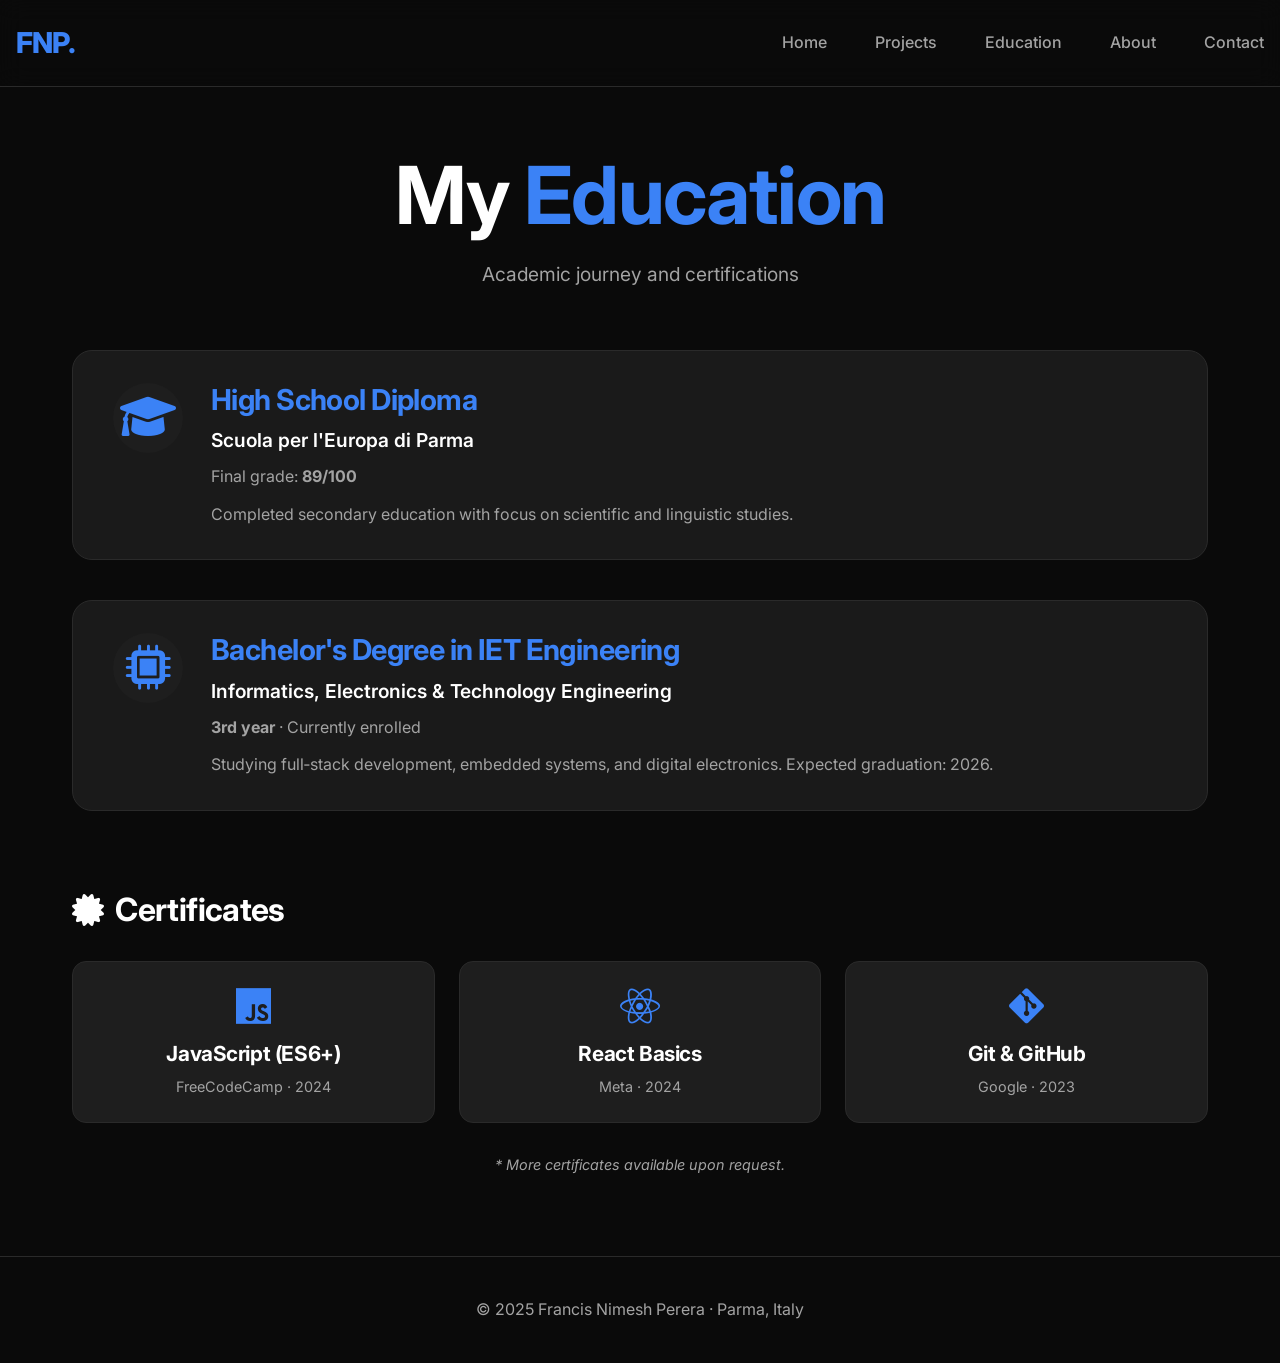
==== education.html @ 5f24c816 "Add Education page with diploma, degree, and certificates" ====
<!DOCTYPE html>
<html lang="en">
<head>
    <meta charset="UTF-8">
    <meta name="viewport" content="width=device-width, initial-scale=1.0">
    <title>Education · Francis Nimesh Perera</title>
    
    <!-- Google Fonts -->
    <link rel="preconnect" href="https://fonts.googleapis.com">
    <link rel="preconnect" href="https://fonts.gstatic.com" crossorigin>
    <link href="https://fonts.googleapis.com/css2?family=Inter:wght@400;500;600;700;800&display=swap" rel="stylesheet">
    
    <!-- Font Awesome -->
    <link rel="stylesheet" href="https://cdnjs.cloudflare.com/ajax/libs/font-awesome/6.0.0-beta3/css/all.min.css">
    
    <!-- Main Stylesheet -->
    <link rel="stylesheet" href="style.css">
</head>
<body>
    <header>
        <nav>
            <div class="nav-container">
                <a href="index.html" class="logo">FNP.</a>
                <ul class="nav-links">
                    <li><a href="index.html">Home</a></li>
                    <li><a href="projects.html">Projects</a></li>
                    <li><a href="education.html" class="active">Education</a></li>
                    <li><a href="index.html#about">About</a></li>
                    <li><a href="index.html#contact">Contact</a></li>
                </ul>
                <button class="mobile-toggle" aria-label="Menu">
                    <i class="fas fa-bars"></i>
                </button>
            </div>
        </nav>
    </header>

    <main>
        <section id="education-page">
            <div class="container">
                <h1 class="page-title animate-on-scroll">My <span class="highlight">Education</span></h1>
                <p class="page-subtitle animate-on-scroll">Academic journey and certifications</p>

                <!-- Diploma -->
                <div class="edu-card animate-on-scroll">
                    <div class="edu-icon">
                        <i class="fas fa-graduation-cap"></i>
                    </div>
                    <div class="edu-content">
                        <h2>High School Diploma</h2>
                        <p class="edu-institution">Scuola per l'Europa di Parma</p>
                        <p class="edu-score">Final grade: <strong>89/100</strong></p>
                        <p class="edu-description">Completed secondary education with focus on scientific and linguistic studies.</p>
                    </div>
                </div>

                <!-- Current Degree -->
                <div class="edu-card animate-on-scroll">
                    <div class="edu-icon">
                        <i class="fas fa-microchip"></i>
                    </div>
                    <div class="edu-content">
                        <h2>Bachelor's Degree in IET Engineering</h2>
                        <p class="edu-institution">Informatics, Electronics & Technology Engineering</p>
                        <p class="edu-score"><strong>3rd year</strong> · Currently enrolled</p>
                        <p class="edu-description">Studying full‑stack development, embedded systems, and digital electronics. Expected graduation: 2026.</p>
                    </div>
                </div>

                <!-- Certificates Section -->
                <div class="certificates-section animate-on-scroll">
                    <h2><i class="fas fa-certificate"></i> Certificates</h2>
                    <div class="certificates-grid">
                        <!-- Example certificate – replace with your actual certificates -->
                        <div class="cert-card">
                            <i class="fab fa-js"></i>
                            <h3>JavaScript (ES6+)</h3>
                            <p>FreeCodeCamp · 2024</p>
                        </div>
                        <div class="cert-card">
                            <i class="fab fa-react"></i>
                            <h3>React Basics</h3>
                            <p>Meta · 2024</p>
                        </div>
                        <div class="cert-card">
                            <i class="fab fa-git-alt"></i>
                            <h3>Git & GitHub</h3>
                            <p>Google · 2023</p>
                        </div>
                        <!-- Add more as needed -->
                    </div>
                    <p class="cert-note">* More certificates available upon request.</p>
                </div>
            </div>
        </section>
    </main>

    <footer>
        <div class="container">
            <p>© 2025 Francis Nimesh Perera · Parma, Italy</p>
        </div>
    </footer>

    <!-- Back to Top Button -->
    <button class="back-to-top" aria-label="Back to top">
        <i class="fas fa-arrow-up"></i>
    </button>

    <script src="script.js"></script>
</body>
</html>
---- style.css ----
/* ----- MODERN RESET & VARIABLES ----- */
:root {
    --bg: #0a0a0a;
    --surface: #141414;
    --surface-light: #1e1e1e;
    --primary: #3b82f6;
    --primary-dark: #2563eb;
    --text: #ffffff;
    --text-secondary: #a3a3a3;
    --border: #2a2a2a;
    --card-bg: #1a1a1a;
    --radius: 20px;
    --radius-sm: 14px;
    --shadow: 0 20px 40px -12px rgba(0,0,0,0.5);
    --transition: all 0.25s cubic-bezier(0.4, 0, 0.2, 1);
}

* {
    margin: 0;
    padding: 0;
    box-sizing: border-box;
}

html {
    scroll-behavior: smooth;
}

body {
    font-family: 'Inter', -apple-system, BlinkMacSystemFont, 'Segoe UI', Roboto, sans-serif;
    background-color: var(--bg);
    color: var(--text);
    line-height: 1.6;
    -webkit-font-smoothing: antialiased;
}

.container {
    max-width: 1200px;
    margin: 0 auto;
    padding: 0 32px;
}

section {
    padding: 80px 0;
}

h1, h2, h3, h4 {
    font-weight: 700;
    letter-spacing: -0.02em;
    line-height: 1.2;
}

h1 {
    font-size: clamp(3rem, 8vw, 5rem);
    margin-bottom: 16px;
}

h2 {
    font-size: 2.5rem;
    margin-bottom: 32px;
}

.section-title {
    text-align: center;
}

.highlight {
    color: var(--primary);
}

a {
    text-decoration: none;
    color: inherit;
}

img {
    max-width: 100%;
    display: block;
}

/* ----- ANIMATIONS ----- */
@keyframes fadeInUp {
    from { opacity: 0; transform: translateY(30px); }
    to { opacity: 1; transform: translateY(0); }
}

@keyframes fadeIn {
    from { opacity: 0; }
    to { opacity: 1; }
}

@keyframes morph {
    0%, 100% { border-radius: 30% 70% 70% 30% / 30% 30% 70% 70%; }
    50% { border-radius: 60% 40% 30% 70% / 60% 30% 70% 40%; }
}

@keyframes pulse {
    0%, 100% { opacity: 0.4; }
    50% { opacity: 1; }
}

.animate-on-scroll {
    opacity: 0;
    transform: translateY(20px);
    transition: opacity 0.6s ease, transform 0.6s ease;
}

.animate-on-scroll.visible {
    opacity: 1;
    transform: translateY(0);
}

/* ----- NAVIGATION ----- */
header {
    position: sticky;
    top: 0;
    z-index: 100;
    background: rgba(10,10,10,0.8);
    backdrop-filter: blur(12px);
    border-bottom: 1px solid var(--border);
}

nav {
    padding: 20px 0;
}

.nav-container {
    display: flex;
    justify-content: space-between;
    align-items: center;
}

.logo {
    font-size: 1.8rem;
    font-weight: 800;
    color: var(--primary);
    letter-spacing: -0.03em;
    transition: var(--transition);
    /* FNP moved to the right */
    margin-left: 16px;
}

.logo:hover {
    transform: scale(1.05);
}

.nav-links {
    display: flex;
    gap: 48px;
    list-style: none;
}

.nav-links a {
    font-weight: 500;
    font-size: 1rem;
    color: var(--text-secondary);
    transition: var(--transition);
    padding-bottom: 4px;
    border-bottom: 2px solid transparent;
}

.nav-links a:hover,
.nav-links a.active {
    color: var(--text);
    border-bottom-color: var(--primary);
}

/* Contact link moved to the left */
.nav-links li:last-child a {
    margin-right: 16px;
}

.mobile-toggle {
    display: none;
    background: none;
    border: none;
    color: var(--text);
    font-size: 1.8rem;
    cursor: pointer;
}

/* ----- HERO SECTION ----- */
#hero {
    padding: 100px 0 60px;
}

.hero-container {
    display: grid;
    grid-template-columns: 1.5fr 1fr;
    gap: 60px;
    align-items: center;
}

.subtitle {
    font-size: 1.5rem;
    color: var(--text-secondary);
    margin-bottom: 20px;
    font-weight: 400;
}

.description {
    font-size: 1.1rem;
    color: var(--text-secondary);
    max-width: 550px;
    margin-bottom: 36px;
}

.hero-cta {
    display: flex;
    gap: 16px;
}

.btn {
    display: inline-flex;
    align-items: center;
    justify-content: center;
    gap: 8px;
    padding: 14px 32px;
    border-radius: 40px;
    font-weight: 600;
    font-size: 1rem;
    transition: var(--transition);
    border: 1.5px solid transparent;
    cursor: pointer;
}

.btn-primary {
    background: var(--primary);
    color: white;
    box-shadow: 0 8px 20px -6px rgba(59,130,246,0.4);
}

.btn-primary:hover {
    background: var(--primary-dark);
    transform: translateY(-3px);
    box-shadow: 0 12px 25px -8px rgba(59,130,246,0.5);
}

.btn-outline {
    border-color: var(--border);
    color: var(--text);
}

.btn-outline:hover {
    border-color: var(--primary);
    color: var(--primary);
    transform: translateY(-2px);
}

.hero-image img {
    width: 100%;
    max-width: 360px;
    border-radius: 30% 70% 70% 30% / 30% 30% 70% 70%;
    border: 2px solid var(--primary);
    box-shadow: 0 0 0 4px rgba(59,130,246,0.2);
    animation: morph 8s ease-in-out infinite;
    margin-left: auto;
}

/* ----- ABOUT SECTION ----- */
#about {
    background: var(--surface);
}

.about-container {
    max-width: 800px;
    margin: 0 auto;
}

.about-text p {
    font-size: 1.1rem;
    color: var(--text-secondary);
    margin-bottom: 24px;
}

.about-text h3 {
    margin: 48px 0 24px;
    font-size: 1.8rem;
    color: var(--text);
}

.skills-list {
    list-style: none;
    display: grid;
    grid-template-columns: repeat(2, 1fr);
    gap: 16px;
}

.skills-list li {
    background: var(--surface-light);
    padding: 14px 20px;
    border-radius: 40px;
    font-weight: 500;
    border: 1px solid var(--border);
    color: var(--text);
    transition: var(--transition);
    display: flex;
    align-items: center;
    gap: 10px;
}

.skills-list li:hover {
    border-color: var(--primary);
    transform: translateX(6px);
    background: var(--primary);
    color: white;
}

.skills-list li::before {
    content: "▹";
    color: var(--primary);
    font-size: 1.2rem;
    transition: var(--transition);
}

.skills-list li:hover::before {
    color: white;
}

/* ----- CONTACT SECTION ----- */
#contact {
    background: var(--surface);
}

.contact-intro {
    text-align: center;
    max-width: 600px;
    margin: 0 auto 56px;
    font-size: 1.1rem;
    color: var(--text-secondary);
}

.contact-methods {
    display: flex;
    flex-wrap: wrap;
    justify-content: center;
    gap: 28px;
}

.contact-card {
    background: var(--card-bg);
    padding: 28px 40px;
    border-radius: 60px;
    display: inline-flex;
    align-items: center;
    gap: 16px;
    border: 1px solid var(--border);
    transition: var(--transition);
    font-weight: 500;
    color: var(--text);
}

.contact-card:hover {
    border-color: var(--primary);
    background: var(--primary);
    color: white;
    transform: translateY(-5px);
    box-shadow: 0 15px 25px -10px rgba(59,130,246,0.3);
}

.contact-card i {
    font-size: 1.5rem;
}

/* ----- PROJECTS PAGE ----- */
#projects-page {
    padding: 60px 0 80px;
}

.page-title {
    text-align: center;
    margin-bottom: 16px;
}

.page-subtitle {
    text-align: center;
    color: var(--text-secondary);
    font-size: 1.2rem;
    margin-bottom: 60px;
}

.project-full {
    background: var(--card-bg);
    border-radius: var(--radius);
    padding: 40px;
    border: 1px solid var(--border);
    margin-bottom: 40px;
    transition: var(--transition);
}

.project-full:hover {
    border-color: var(--primary);
    box-shadow: var(--shadow);
}

.project-header h2 {
    text-align: left;
    margin-bottom: 16px;
    color: var(--primary);
    font-size: 2rem;
}

.project-description {
    font-size: 1.05rem;
    color: var(--text-secondary);
    margin-bottom: 24px;
    max-width: 700px;
}

.project-tags {
    display: flex;
    flex-wrap: wrap;
    gap: 12px;
    margin-bottom: 32px;
}

.project-tags span {
    background: var(--surface-light);
    color: var(--text-secondary);
    padding: 6px 16px;
    border-radius: 30px;
    font-size: 0.85rem;
    font-weight: 500;
    border: 1px solid var(--border);
    transition: var(--transition);
}

.project-tags span:hover {
    background: var(--primary);
    color: white;
    border-color: var(--primary);
}

.project-links {
    display: flex;
    gap: 20px;
    margin-bottom: 40px;
}

.btn-outline-small, .btn-primary-small {
    display: inline-flex;
    align-items: center;
    gap: 8px;
    padding: 10px 22px;
    border-radius: 40px;
    font-weight: 600;
    font-size: 0.9rem;
    transition: var(--transition);
}

.btn-primary-small {
    background: var(--primary);
    color: white;
}

.btn-primary-small:hover {
    background: var(--primary-dark);
    transform: scale(1.02);
}

.btn-outline-small {
    border: 1.5px solid var(--border);
    color: var(--text);
}

.btn-outline-small:hover {
    border-color: var(--primary);
    color: var(--primary);
}

/* ----- GALLERY ----- */
.gallery h3 {
    font-size: 1.4rem;
    margin-bottom: 16px;
    color: var(--text);
    display: flex;
    align-items: center;
    gap: 12px;
}

.hint {
    font-size: 0.9rem;
    font-weight: 400;
    color: var(--text-secondary);
}

.gallery-grid {
    display: grid;
    grid-template-columns: repeat(auto-fit, minmax(200px, 1fr));
    gap: 20px;
}

.gallery-item {
    background: var(--surface-light);
    border-radius: var(--radius-sm);
    overflow: hidden;
    border: 1px solid var(--border);
    transition: var(--transition);
    cursor: pointer;
}

.gallery-item:hover {
    transform: translateY(-6px);
    box-shadow: 0 20px 30px -10px rgba(0,0,0,0.5);
    border-color: var(--primary);
}

.gallery-item img {
    width: 100%;
    height: 140px;
    object-fit: cover;
    transition: var(--transition);
}

.gallery-item:hover img {
    transform: scale(1.05);
}

.gallery-item .caption {
    display: block;
    padding: 12px;
    text-align: center;
    font-weight: 500;
    font-size: 0.9rem;
    color: var(--text-secondary);
    background: var(--surface);
}

/* ----- FUTURE PROJECTS ----- */
.future-projects {
    text-align: center;
    margin-top: 50px;
    padding: 50px 30px;
    background: var(--card-bg);
    border-radius: var(--radius);
    border: 1px dashed var(--border);
    transition: var(--transition);
}

.future-projects:hover {
    border-color: var(--primary);
    background: var(--surface-light);
}

.future-icon {
    font-size: 3rem;
    color: var(--primary);
    margin-bottom: 20px;
}

.future-projects h3 {
    color: var(--text);
    margin-bottom: 20px;
}

.animated-dots {
    display: flex;
    justify-content: center;
    gap: 8px;
}

.animated-dots span {
    width: 8px;
    height: 8px;
    background: var(--primary);
    border-radius: 50%;
    animation: pulse 1.5s infinite;
}

.animated-dots span:nth-child(2) { animation-delay: 0.2s; }
.animated-dots span:nth-child(3) { animation-delay: 0.4s; }

/* ----- LIGHTBOX ----- */
.lightbox {
    display: none;
    position: fixed;
    z-index: 1000;
    left: 0;
    top: 0;
    width: 100%;
    height: 100%;
    background: rgba(0,0,0,0.95);
    backdrop-filter: blur(8px);
    align-items: center;
    justify-content: center;
    animation: fadeIn 0.3s ease;
}

.lightbox.active {
    display: flex;
}

.lightbox-close {
    position: absolute;
    top: 30px;
    right: 40px;
    color: var(--text);
    font-size: 40px;
    font-weight: 300;
    cursor: pointer;
    transition: var(--transition);
    z-index: 1001;
}

.lightbox-close:hover {
    color: var(--primary);
    transform: scale(1.1);
}

.lightbox-content {
    max-width: 90%;
    max-height: 85vh;
    object-fit: contain;
    border-radius: 8px;
    box-shadow: 0 25px 50px -12px rgba(0,0,0,0.5);
    border: 1px solid var(--border);
}

.lightbox-caption {
    position: absolute;
    bottom: 30px;
    left: 0;
    right: 0;
    text-align: center;
    color: var(--text-secondary);
    font-size: 1rem;
    padding: 8px;
}

/* ----- BACK TO TOP BUTTON ----- */
.back-to-top {
    position: fixed;
    bottom: 30px;
    right: 30px;
    width: 48px;
    height: 48px;
    border-radius: 50%;
    background: var(--primary);
    color: white;
    border: none;
    cursor: pointer;
    display: flex;
    align-items: center;
    justify-content: center;
    font-size: 1.2rem;
    opacity: 0;
    visibility: hidden;
    transition: var(--transition);
    box-shadow: 0 4px 12px rgba(59,130,246,0.3);
    z-index: 99;
}

.back-to-top.visible {
    opacity: 1;
    visibility: visible;
}

.back-to-top:hover {
    background: var(--primary-dark);
    transform: translateY(-3px);
}

/* ----- FOOTER ----- */
footer {
    background: var(--bg);
    padding: 40px 0;
    text-align: center;
    border-top: 1px solid var(--border);
    color: var(--text-secondary);
}

/* ----- MOBILE RESPONSIVE ----- */
@media (max-width: 768px) {
    .container {
        padding: 0 24px;
    }

    section {
        padding: 60px 0;
    }

    h1 {
        font-size: 2.8rem;
    }

    h2 {
        font-size: 2rem;
    }

    .hero-container {
        grid-template-columns: 1fr;
        text-align: center;
        gap: 40px;
    }

    .hero-content {
        order: 2;
    }

    .hero-image {
        order: 1;
    }

    .hero-image img {
        margin: 0 auto;
        max-width: 260px;
    }

    .hero-cta {
        justify-content: center;
    }

    .nav-links {
        display: none;
        position: absolute;
        top: 80px;
        left: 0;
        right: 0;
        background: var(--surface);
        flex-direction: column;
        align-items: center;
        padding: 32px 0;
        gap: 24px;
        border-bottom: 1px solid var(--border);
        backdrop-filter: blur(12px);
    }

    .nav-links.active {
        display: flex;
    }

    .mobile-toggle {
        display: block;
    }

    .project-full {
        padding: 24px;
    }

    .skills-list {
        grid-template-columns: 1fr;
    }

    .contact-methods {
        flex-direction: column;
        align-items: stretch;
    }

    .contact-card {
        justify-content: center;
    }

    .gallery-grid {
        grid-template-columns: repeat(2, 1fr);
    }

    .back-to-top {
        bottom: 20px;
        right: 20px;
    }
}

@media (max-width: 480px) {
    .gallery-grid {
        grid-template-columns: 1fr;
    }

    .btn {
        padding: 12px 24px;
        width: 100%;
    }

    .hero-cta {
        flex-direction: column;
    }

    .project-links {
        flex-direction: column;
    }
}

/* ----- EDUCATION PAGE ----- */
#education-page {
    padding: 60px 0 80px;
}

.edu-card {
    background: var(--card-bg);
    border-radius: var(--radius);
    padding: 32px 40px;
    margin-bottom: 40px;
    border: 1px solid var(--border);
    transition: var(--transition);
    display: flex;
    gap: 28px;
    align-items: flex-start;
}

.edu-card:hover {
    border-color: var(--primary);
    transform: translateY(-5px);
    box-shadow: var(--shadow);
}

.edu-icon {
    font-size: 2.8rem;
    color: var(--primary);
    background: var(--surface-light);
    width: 70px;
    height: 70px;
    border-radius: 50%;
    display: flex;
    align-items: center;
    justify-content: center;
    flex-shrink: 0;
}

.edu-content h2 {
    font-size: 1.8rem;
    margin-bottom: 8px;
    color: var(--primary);
}

.edu-institution {
    font-size: 1.2rem;
    font-weight: 600;
    color: var(--text);
    margin-bottom: 8px;
}

.edu-score {
    color: var(--text-secondary);
    margin-bottom: 12px;
}

.edu-description {
    color: var(--text-secondary);
    line-height: 1.6;
}

/* Certificates */
.certificates-section {
    margin-top: 60px;
    padding-top: 20px;
}

.certificates-section h2 {
    font-size: 2rem;
    display: flex;
    align-items: center;
    gap: 12px;
    margin-bottom: 32px;
}

.certificates-grid {
    display: grid;
    grid-template-columns: repeat(auto-fit, minmax(250px, 1fr));
    gap: 24px;
    margin-bottom: 20px;
}

.cert-card {
    background: var(--surface-light);
    border: 1px solid var(--border);
    border-radius: var(--radius-sm);
    padding: 24px;
    text-align: center;
    transition: var(--transition);
}

.cert-card:hover {
    border-color: var(--primary);
    transform: translateY(-4px);
}

.cert-card i {
    font-size: 2.5rem;
    color: var(--primary);
    margin-bottom: 16px;
}

.cert-card h3 {
    font-size: 1.3rem;
    margin-bottom: 8px;
}

.cert-card p {
    color: var(--text-secondary);
    font-size: 0.9rem;
}

.cert-note {
    text-align: center;
    color: var(--text-secondary);
    font-size: 0.9rem;
    margin-top: 30px;
    font-style: italic;
}

/* Responsive for education page */
@media (max-width: 768px) {
    .edu-card {
        flex-direction: column;
        align-items: center;
        text-align: center;
        padding: 28px 24px;
    }
    .edu-icon {
        margin-bottom: 16px;
    }
    .certificates-grid {
        grid-template-columns: 1fr;
    }
}
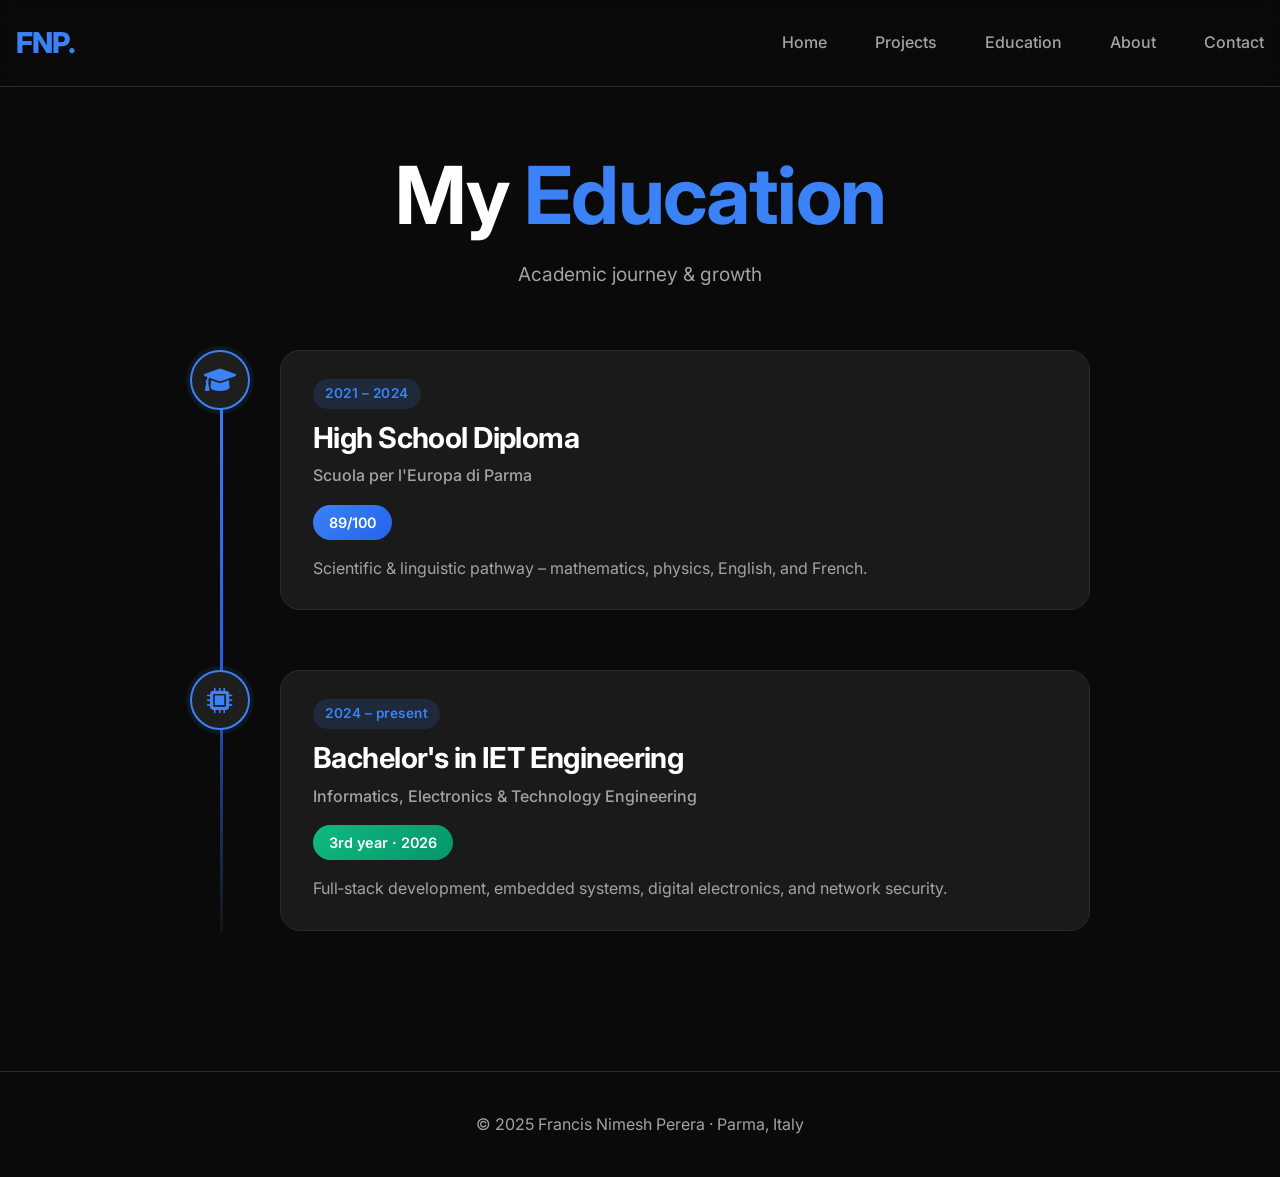
==== commit f89c1d83: "Add Education page with diploma, degree, and certificates" ====
--- a/education.html
+++ b/education.html
@@ -38,58 +38,45 @@
     <main>
         <section id="education-page">
             <div class="container">
-                <h1 class="page-title animate-on-scroll">My <span class="highlight">Education</span></h1>
-                <p class="page-subtitle animate-on-scroll">Academic journey and certifications</p>
-
-                <!-- Diploma -->
-                <div class="edu-card animate-on-scroll">
-                    <div class="edu-icon">
-                        <i class="fas fa-graduation-cap"></i>
-                    </div>
-                    <div class="edu-content">
-                        <h2>High School Diploma</h2>
-                        <p class="edu-institution">Scuola per l'Europa di Parma</p>
-                        <p class="edu-score">Final grade: <strong>89/100</strong></p>
-                        <p class="edu-description">Completed secondary education with focus on scientific and linguistic studies.</p>
-                    </div>
+                <div class="edu-header animate-on-scroll">
+                    <h1 class="page-title">My <span class="highlight">Education</span></h1>
+                    <p class="page-subtitle">Academic journey & growth</p>
                 </div>
 
-                <!-- Current Degree -->
-                <div class="edu-card animate-on-scroll">
-                    <div class="edu-icon">
-                        <i class="fas fa-microchip"></i>
+                <!-- Timeline layout -->
+                <div class="timeline animate-on-scroll">
+                    
+                    <!-- High School Diploma -->
+                    <div class="timeline-item">
+                        <div class="timeline-icon">
+                            <i class="fas fa-graduation-cap"></i>
+                        </div>
+                        <div class="timeline-content">
+                            <div class="timeline-year">2021 – 2024</div>
+                            <h2>High School Diploma</h2>
+                            <p class="timeline-institution">Scuola per l'Europa di Parma</p>
+                            <div class="timeline-grade">
+                                <span class="grade-badge">89/100</span>
+                            </div>
+                            <p class="timeline-desc">Scientific & linguistic pathway – mathematics, physics, English, and French.</p>
+                        </div>
                     </div>
-                    <div class="edu-content">
-                        <h2>Bachelor's Degree in IET Engineering</h2>
-                        <p class="edu-institution">Informatics, Electronics & Technology Engineering</p>
-                        <p class="edu-score"><strong>3rd year</strong> · Currently enrolled</p>
-                        <p class="edu-description">Studying full‑stack development, embedded systems, and digital electronics. Expected graduation: 2026.</p>
+
+                    <!-- Bachelor's Degree (current) -->
+                    <div class="timeline-item">
+                        <div class="timeline-icon">
+                            <i class="fas fa-microchip"></i>
+                        </div>
+                        <div class="timeline-content">
+                            <div class="timeline-year">2024 – present</div>
+                            <h2>Bachelor's in IET Engineering</h2>
+                            <p class="timeline-institution">Informatics, Electronics & Technology Engineering</p>
+                            <div class="timeline-grade">
+                                <span class="grade-badge current">3rd year · 2026</span>
+                            </div>
+                            <p class="timeline-desc">Full‑stack development, embedded systems, digital electronics, and network security.</p>
+                        </div>
                     </div>
-                </div>
-
-                <!-- Certificates Section -->
-                <div class="certificates-section animate-on-scroll">
-                    <h2><i class="fas fa-certificate"></i> Certificates</h2>
-                    <div class="certificates-grid">
-                        <!-- Example certificate – replace with your actual certificates -->
-                        <div class="cert-card">
-                            <i class="fab fa-js"></i>
-                            <h3>JavaScript (ES6+)</h3>
-                            <p>FreeCodeCamp · 2024</p>
-                        </div>
-                        <div class="cert-card">
-                            <i class="fab fa-react"></i>
-                            <h3>React Basics</h3>
-                            <p>Meta · 2024</p>
-                        </div>
-                        <div class="cert-card">
-                            <i class="fab fa-git-alt"></i>
-                            <h3>Git & GitHub</h3>
-                            <p>Google · 2023</p>
-                        </div>
-                        <!-- Add more as needed -->
-                    </div>
-                    <p class="cert-note">* More certificates available upon request.</p>
                 </div>
             </div>
         </section>
--- a/style.css
+++ b/style.css
@@ -777,137 +777,151 @@
         flex-direction: column;
     }
 }
-
-/* ----- EDUCATION PAGE ----- */
+/* ===== EDUCATION PAGE - TIMELINE STYLE ===== */
 #education-page {
     padding: 60px 0 80px;
 }
 
-.edu-card {
-    background: var(--card-bg);
-    border-radius: var(--radius);
-    padding: 32px 40px;
-    margin-bottom: 40px;
-    border: 1px solid var(--border);
-    transition: var(--transition);
-    display: flex;
-    gap: 28px;
-    align-items: flex-start;
-}
-
-.edu-card:hover {
-    border-color: var(--primary);
-    transform: translateY(-5px);
-    box-shadow: var(--shadow);
-}
-
-.edu-icon {
-    font-size: 2.8rem;
-    color: var(--primary);
+.edu-header {
+    text-align: center;
+    margin-bottom: 60px;
+}
+
+/* Timeline container */
+.timeline {
+    position: relative;
+    max-width: 900px;
+    margin: 0 auto;
+}
+
+/* Vertical line */
+.timeline::before {
+    content: '';
+    position: absolute;
+    left: 30px;
+    top: 0;
+    bottom: 0;
+    width: 3px;
+    background: linear-gradient(to bottom, var(--primary), var(--primary-dark), var(--surface));
+    border-radius: 3px;
+}
+
+/* Each timeline item */
+.timeline-item {
+    position: relative;
+    margin-bottom: 60px;
+    display: flex;
+    gap: 30px;
+}
+
+/* Icon circle */
+.timeline-icon {
+    position: relative;
+    z-index: 2;
+    width: 60px;
+    height: 60px;
     background: var(--surface-light);
-    width: 70px;
-    height: 70px;
+    border: 2px solid var(--primary);
     border-radius: 50%;
     display: flex;
     align-items: center;
     justify-content: center;
+    font-size: 1.6rem;
+    color: var(--primary);
     flex-shrink: 0;
-}
-
-.edu-content h2 {
+    transition: var(--transition);
+    box-shadow: 0 0 0 4px rgba(59,130,246,0.1);
+}
+
+.timeline-item:hover .timeline-icon {
+    transform: scale(1.1);
+    background: var(--primary);
+    color: white;
+    box-shadow: 0 0 0 6px rgba(59,130,246,0.3);
+}
+
+/* Content card */
+.timeline-content {
+    background: var(--card-bg);
+    border: 1px solid var(--border);
+    border-radius: var(--radius);
+    padding: 28px 32px;
+    flex: 1;
+    transition: var(--transition);
+}
+
+.timeline-content:hover {
+    border-color: var(--primary);
+    transform: translateY(-4px);
+    box-shadow: 0 20px 30px -15px rgba(0,0,0,0.4);
+}
+
+.timeline-year {
+    display: inline-block;
+    font-size: 0.85rem;
+    font-weight: 600;
+    color: var(--primary);
+    background: rgba(59,130,246,0.15);
+    padding: 4px 12px;
+    border-radius: 30px;
+    margin-bottom: 12px;
+    letter-spacing: 0.5px;
+}
+
+.timeline-content h2 {
     font-size: 1.8rem;
     margin-bottom: 8px;
-    color: var(--primary);
-}
-
-.edu-institution {
-    font-size: 1.2rem;
+    color: var(--text);
+}
+
+.timeline-institution {
+    font-size: 1rem;
+    color: var(--text-secondary);
+    margin-bottom: 16px;
+    font-weight: 500;
+}
+
+.timeline-grade {
+    margin-bottom: 16px;
+}
+
+.grade-badge {
+    display: inline-block;
+    background: linear-gradient(135deg, var(--primary), var(--primary-dark));
+    color: white;
+    padding: 6px 16px;
+    border-radius: 40px;
+    font-size: 0.9rem;
     font-weight: 600;
-    color: var(--text);
-    margin-bottom: 8px;
-}
-
-.edu-score {
-    color: var(--text-secondary);
-    margin-bottom: 12px;
-}
-
-.edu-description {
+}
+
+.grade-badge.current {
+    background: linear-gradient(135deg, #10b981, #059669);
+}
+
+.timeline-desc {
     color: var(--text-secondary);
     line-height: 1.6;
-}
-
-/* Certificates */
-.certificates-section {
-    margin-top: 60px;
-    padding-top: 20px;
-}
-
-.certificates-section h2 {
-    font-size: 2rem;
-    display: flex;
-    align-items: center;
-    gap: 12px;
-    margin-bottom: 32px;
-}
-
-.certificates-grid {
-    display: grid;
-    grid-template-columns: repeat(auto-fit, minmax(250px, 1fr));
-    gap: 24px;
-    margin-bottom: 20px;
-}
-
-.cert-card {
-    background: var(--surface-light);
-    border: 1px solid var(--border);
-    border-radius: var(--radius-sm);
-    padding: 24px;
-    text-align: center;
-    transition: var(--transition);
-}
-
-.cert-card:hover {
-    border-color: var(--primary);
-    transform: translateY(-4px);
-}
-
-.cert-card i {
-    font-size: 2.5rem;
-    color: var(--primary);
-    margin-bottom: 16px;
-}
-
-.cert-card h3 {
-    font-size: 1.3rem;
-    margin-bottom: 8px;
-}
-
-.cert-card p {
-    color: var(--text-secondary);
-    font-size: 0.9rem;
-}
-
-.cert-note {
-    text-align: center;
-    color: var(--text-secondary);
-    font-size: 0.9rem;
-    margin-top: 30px;
-    font-style: italic;
-}
-
-/* Responsive for education page */
+    font-size: 1rem;
+}
+
+/* Responsive */
 @media (max-width: 768px) {
-    .edu-card {
-        flex-direction: column;
-        align-items: center;
-        text-align: center;
-        padding: 28px 24px;
-    }
-    .edu-icon {
-        margin-bottom: 16px;
-    }
-    .certificates-grid {
-        grid-template-columns: 1fr;
+    .timeline::before {
+        left: 20px;
+    }
+    .timeline-icon {
+        width: 48px;
+        height: 48px;
+        font-size: 1.3rem;
+    }
+    .timeline-content {
+        padding: 20px;
+    }
+    .timeline-content h2 {
+        font-size: 1.4rem;
+    }
+    .timeline-year {
+        font-size: 0.75rem;
     }
 }
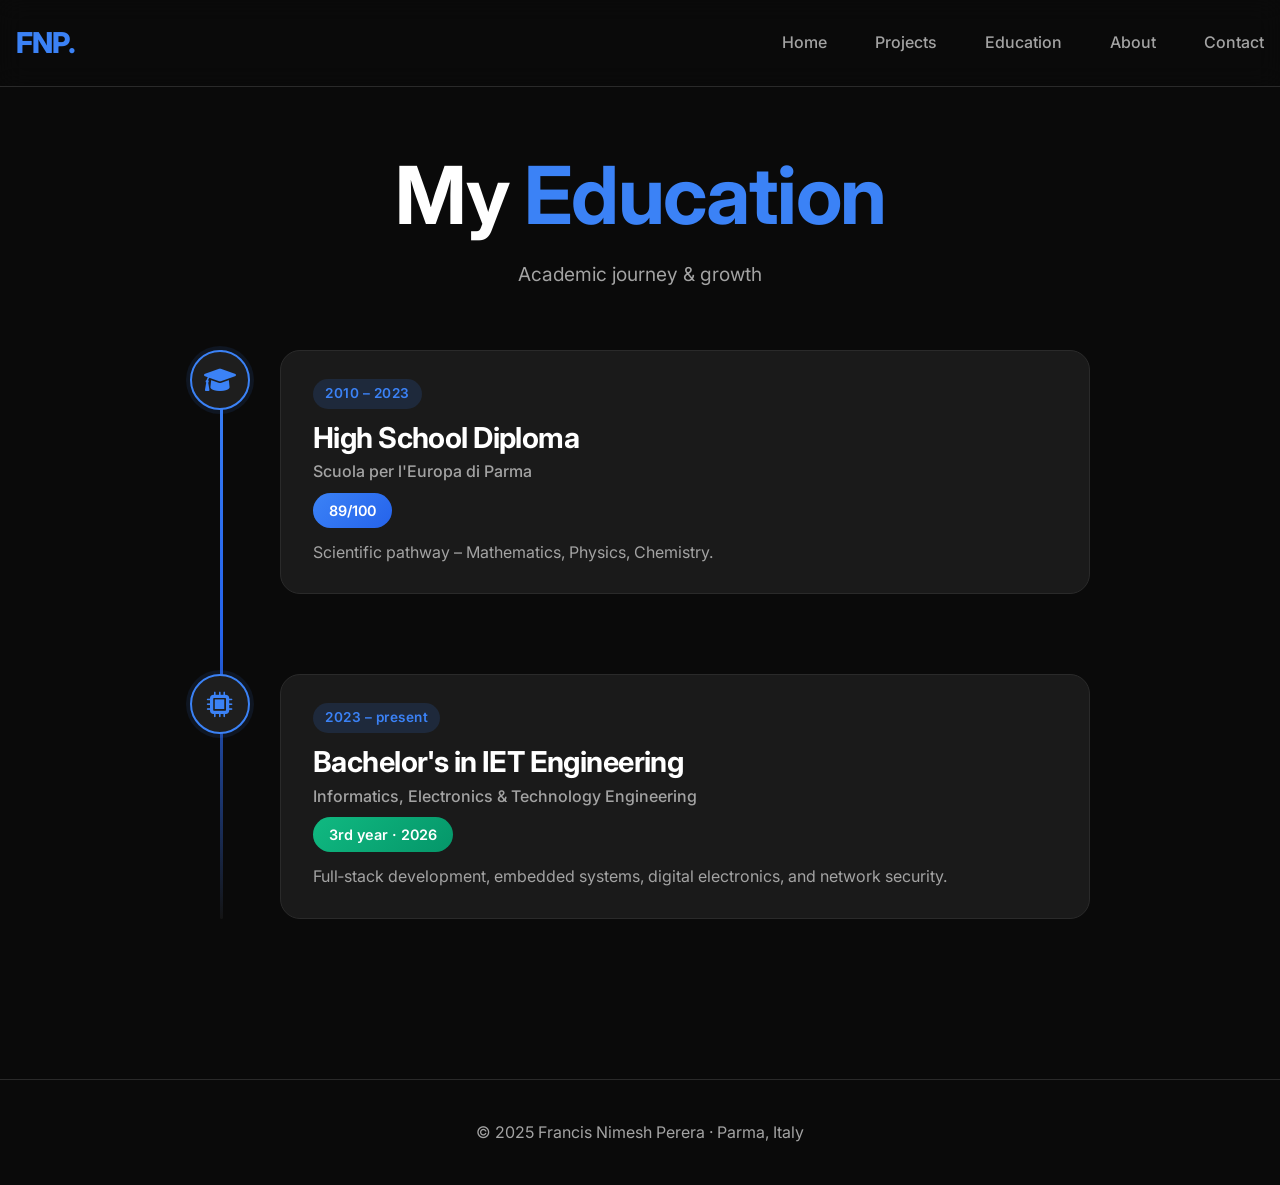
==== commit cb2a3727: "Add Education page with diploma, degree, and certificates" ====
--- a/education.html
+++ b/education.html
@@ -52,13 +52,13 @@
                             <i class="fas fa-graduation-cap"></i>
                         </div>
                         <div class="timeline-content">
-                            <div class="timeline-year">2021 – 2024</div>
+                            <div class="timeline-year">2010 – 2023</div>
                             <h2>High School Diploma</h2>
                             <p class="timeline-institution">Scuola per l'Europa di Parma</p>
                             <div class="timeline-grade">
                                 <span class="grade-badge">89/100</span>
                             </div>
-                            <p class="timeline-desc">Scientific & linguistic pathway – mathematics, physics, English, and French.</p>
+                            <p class="timeline-desc">Scientific pathway – Mathematics, Physics, Chemistry.</p>
                         </div>
                     </div>
 
@@ -68,7 +68,7 @@
                             <i class="fas fa-microchip"></i>
                         </div>
                         <div class="timeline-content">
-                            <div class="timeline-year">2024 – present</div>
+                            <div class="timeline-year">2023 – present</div>
                             <h2>Bachelor's in IET Engineering</h2>
                             <p class="timeline-institution">Informatics, Electronics & Technology Engineering</p>
                             <div class="timeline-grade">
--- a/style.css
+++ b/style.css
@@ -777,6 +777,7 @@
         flex-direction: column;
     }
 }
+
 /* ===== EDUCATION PAGE - TIMELINE STYLE ===== */
 #education-page {
     padding: 60px 0 80px;
@@ -806,10 +807,10 @@
     border-radius: 3px;
 }
 
-/* Each timeline item */
+/* Each timeline item - INCREASED gap between items */
 .timeline-item {
     position: relative;
-    margin-bottom: 60px;
+    margin-bottom: 80px;  /* was 60px, now larger gap */
     display: flex;
     gap: 30px;
 }
@@ -840,7 +841,7 @@
     box-shadow: 0 0 0 6px rgba(59,130,246,0.3);
 }
 
-/* Content card */
+/* Content card - TIGHTER internal spacing */
 .timeline-content {
     background: var(--card-bg);
     border: 1px solid var(--border);
@@ -850,12 +851,32 @@
     transition: var(--transition);
 }
 
-.timeline-content:hover {
-    border-color: var(--primary);
-    transform: translateY(-4px);
-    box-shadow: 0 20px 30px -15px rgba(0,0,0,0.4);
-}
-
+/* Remove extra margins so subtext sits directly below title */
+.timeline-content h2 {
+    font-size: 1.8rem;
+    margin-bottom: 4px;   /* reduced from 8px */
+    color: var(--text);
+}
+
+.timeline-institution {
+    font-size: 1rem;
+    color: var(--text-secondary);
+    margin-bottom: 8px;   /* reduced from 16px */
+    font-weight: 500;
+}
+
+.timeline-grade {
+    margin-bottom: 12px;  /* reduced from 16px */
+}
+
+.timeline-desc {
+    color: var(--text-secondary);
+    line-height: 1.6;
+    font-size: 1rem;
+    margin-top: 0;
+}
+
+/* Rest of styles unchanged */
 .timeline-year {
     display: inline-block;
     font-size: 0.85rem;
@@ -868,23 +889,6 @@
     letter-spacing: 0.5px;
 }
 
-.timeline-content h2 {
-    font-size: 1.8rem;
-    margin-bottom: 8px;
-    color: var(--text);
-}
-
-.timeline-institution {
-    font-size: 1rem;
-    color: var(--text-secondary);
-    margin-bottom: 16px;
-    font-weight: 500;
-}
-
-.timeline-grade {
-    margin-bottom: 16px;
-}
-
 .grade-badge {
     display: inline-block;
     background: linear-gradient(135deg, var(--primary), var(--primary-dark));
@@ -899,17 +903,15 @@
     background: linear-gradient(135deg, #10b981, #059669);
 }
 
-.timeline-desc {
-    color: var(--text-secondary);
-    line-height: 1.6;
-    font-size: 1rem;
-}
-
 /* Responsive */
 @media (max-width: 768px) {
     .timeline::before {
         left: 20px;
     }
+    .timeline-item {
+        margin-bottom: 60px;
+        gap: 20px;
+    }
     .timeline-icon {
         width: 48px;
         height: 48px;
@@ -920,6 +922,7 @@
     }
     .timeline-content h2 {
         font-size: 1.4rem;
+        margin-bottom: 4px;
     }
     .timeline-year {
         font-size: 0.75rem;
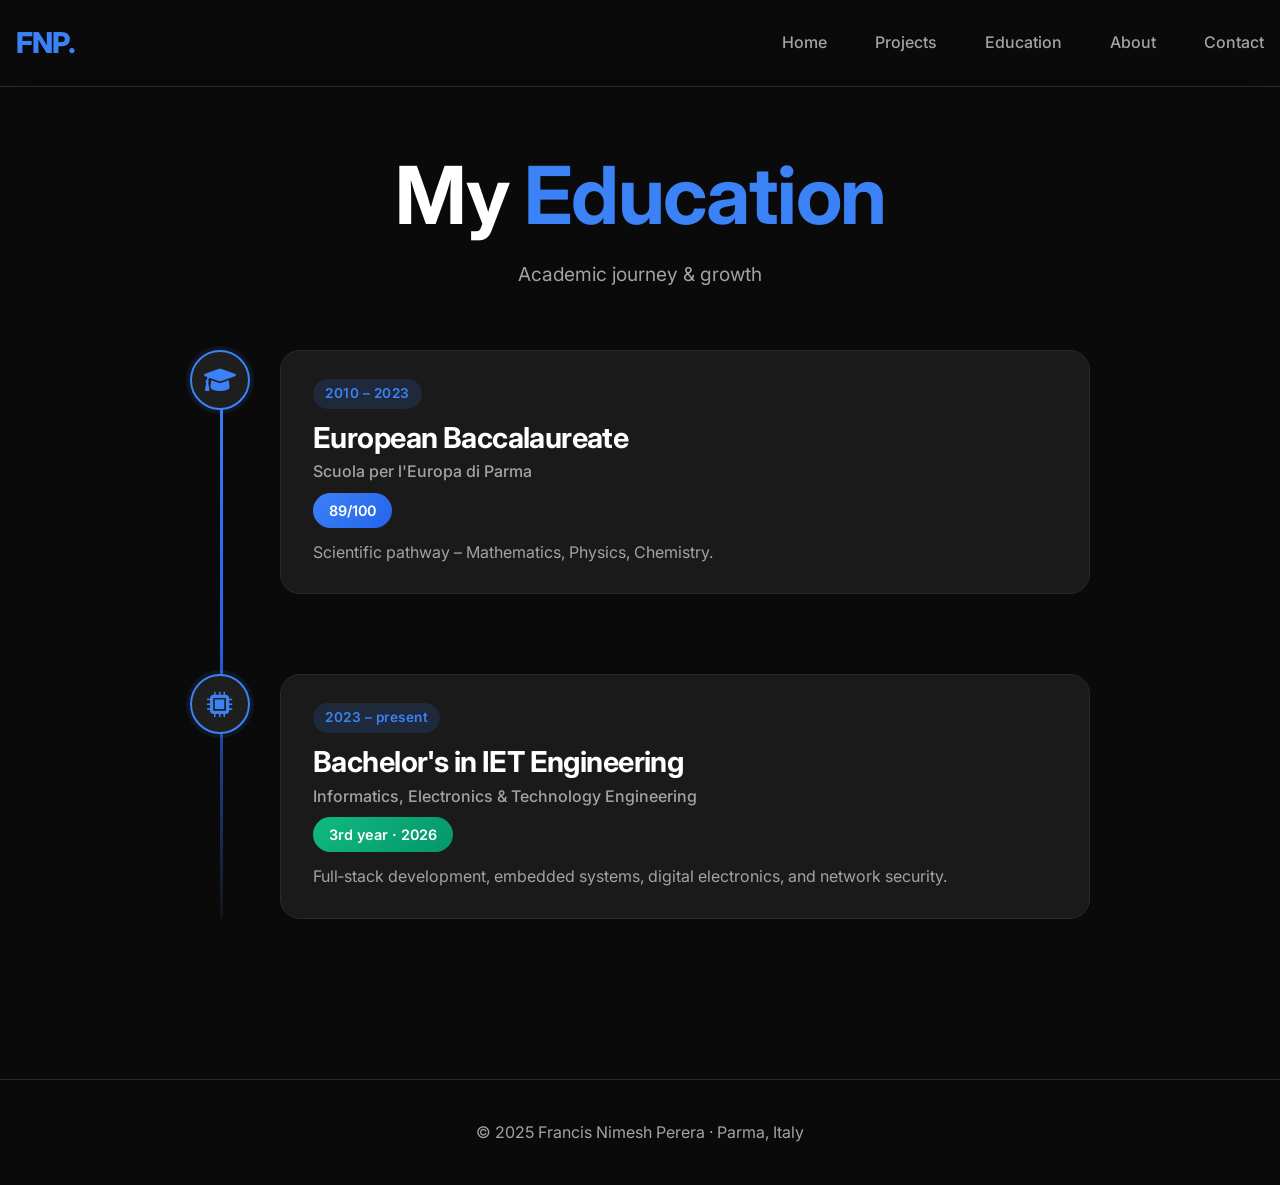
==== commit 20a600ed: "Add Education page with diploma, degree, and certificates" ====
--- a/education.html
+++ b/education.html
@@ -53,7 +53,7 @@
                         </div>
                         <div class="timeline-content">
                             <div class="timeline-year">2010 – 2023</div>
-                            <h2>High School Diploma</h2>
+                            <h2>European Baccalaureate</h2>
                             <p class="timeline-institution">Scuola per l'Europa di Parma</p>
                             <div class="timeline-grade">
                                 <span class="grade-badge">89/100</span>
